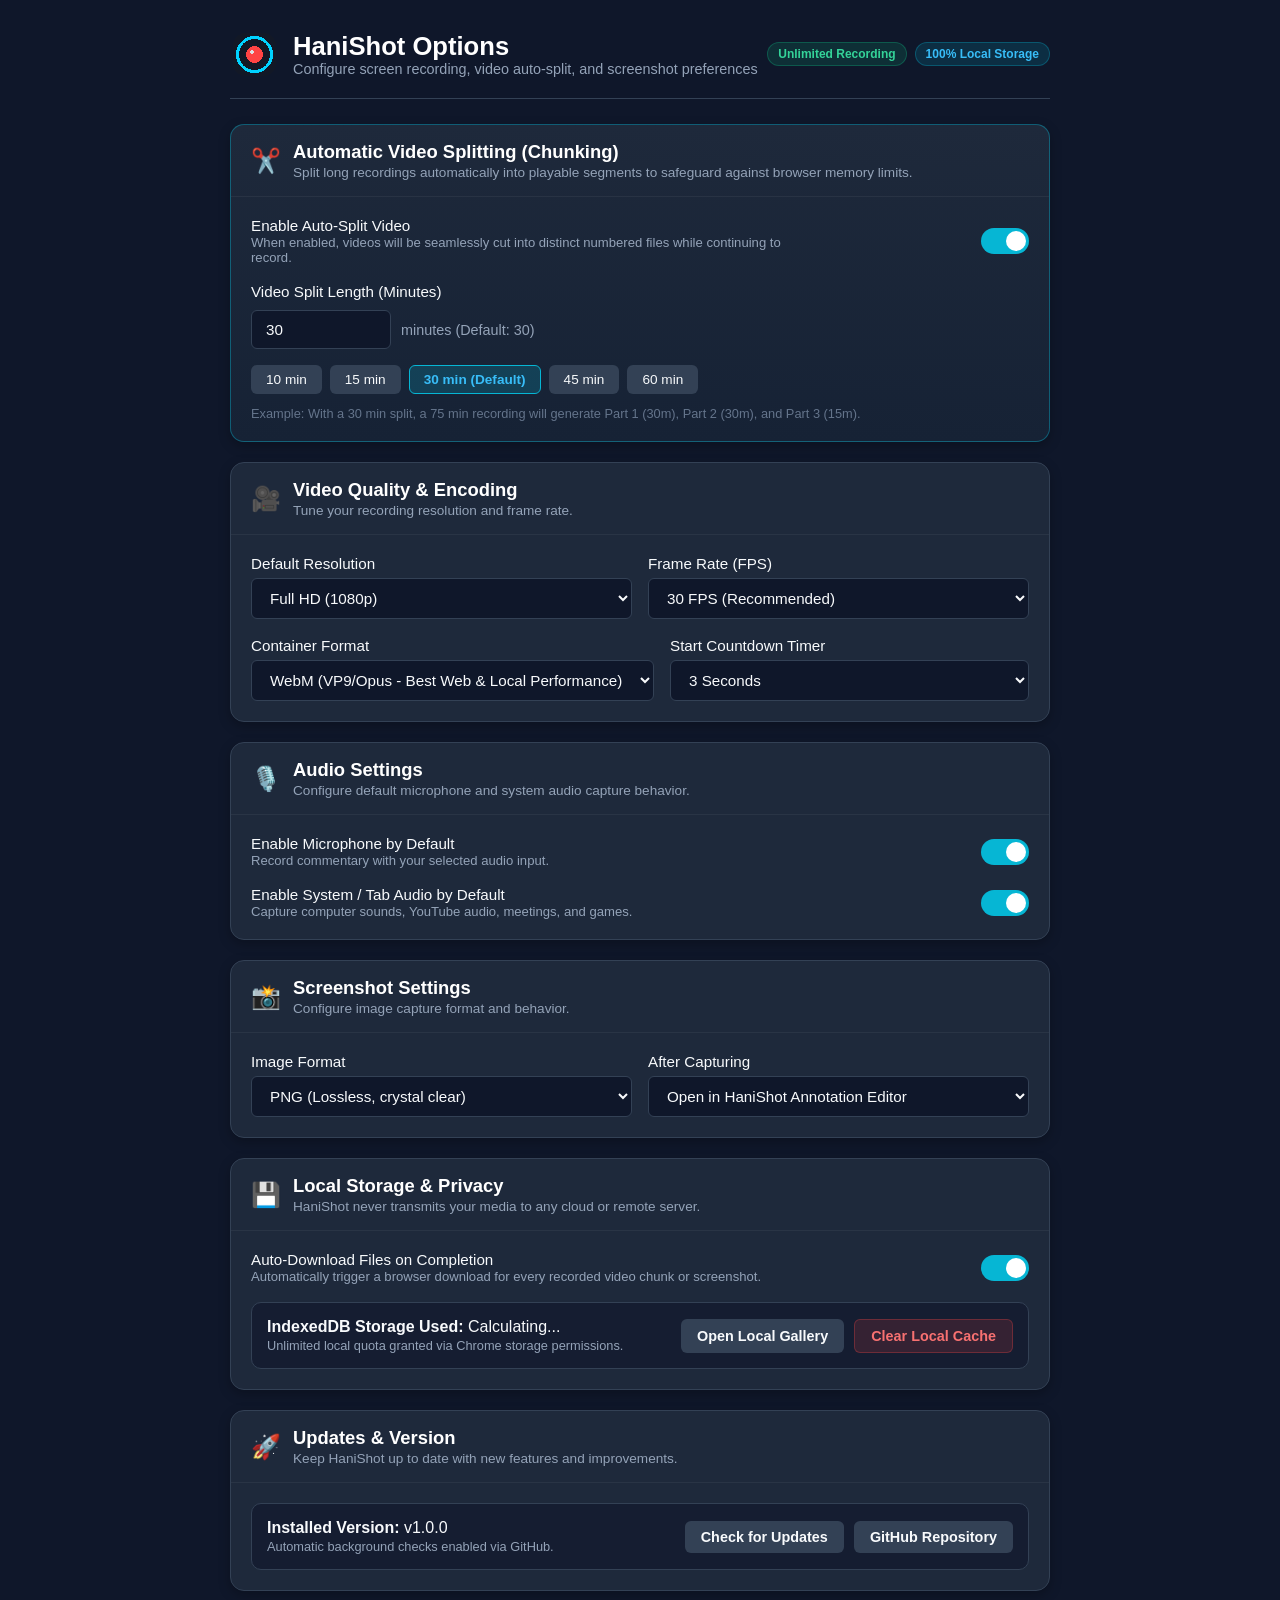
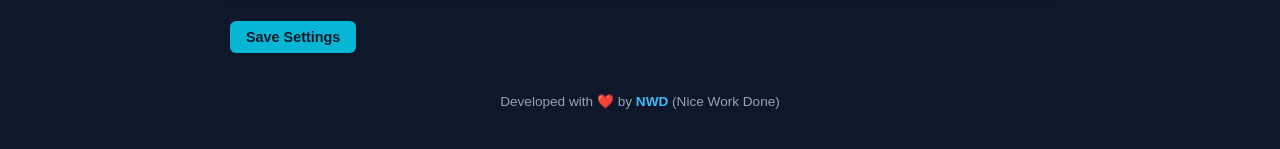
==== options/options.html @ 09ea2827 "initial commit" ====
<!DOCTYPE html>
<html lang="en">
<head>
  <meta charset="UTF-8">
  <title>HaniShot Settings & Options</title>
  <link rel="stylesheet" href="options.css">
</head>
<body>
  <div class="container">
    <header class="page-header">
      <div class="brand">
        <img src="../icons/icon-48.png" alt="HaniShot Logo" class="brand-logo">
        <div class="brand-text">
          <h1>HaniShot Options</h1>
          <p>Configure screen recording, video auto-split, and screenshot preferences</p>
        </div>
      </div>
      <div class="header-badges">
        <span class="badge badge-unlimited">Unlimited Recording</span>
        <span class="badge badge-local">100% Local Storage</span>
      </div>
    </header>

    <main class="content">
      <!-- Section: Video Splitting / Cutting -->
      <section class="card highlight-card">
        <div class="card-header">
          <div class="icon-title">
            <span class="card-icon">✂️</span>
            <div>
              <h2>Automatic Video Splitting (Chunking)</h2>
              <p class="section-desc">Split long recordings automatically into playable segments to safeguard against browser memory limits.</p>
            </div>
          </div>
        </div>
        <div class="card-body">
          <div class="form-group toggle-group">
            <div>
              <label for="enableSplit" class="form-label">Enable Auto-Split Video</label>
              <div class="form-subtext">When enabled, videos will be seamlessly cut into distinct numbered files while continuing to record.</div>
            </div>
            <label class="switch">
              <input type="checkbox" id="enableSplit" checked>
              <span class="slider round"></span>
            </label>
          </div>

          <div class="form-group" id="splitLengthContainer">
            <label for="splitDurationMinutes" class="form-label">Video Split Length (Minutes)</label>
            <div class="split-input-wrapper">
              <input type="number" id="splitDurationMinutes" min="1" max="360" value="30" class="styled-input">
              <span class="input-unit">minutes (Default: 30)</span>
            </div>
            <div class="preset-buttons">
              <button type="button" class="preset-btn" data-minutes="10">10 min</button>
              <button type="button" class="preset-btn" data-minutes="15">15 min</button>
              <button type="button" class="preset-btn active" data-minutes="30">30 min (Default)</button>
              <button type="button" class="preset-btn" data-minutes="45">45 min</button>
              <button type="button" class="preset-btn" data-minutes="60">60 min</button>
            </div>
            <p class="field-hint">Example: With a 30 min split, a 75 min recording will generate Part 1 (30m), Part 2 (30m), and Part 3 (15m).</p>
          </div>
        </div>
      </section>

      <!-- Section: Video Recording Preferences -->
      <section class="card">
        <div class="card-header">
          <div class="icon-title">
            <span class="card-icon">🎥</span>
            <div>
              <h2>Video Quality & Encoding</h2>
              <p class="section-desc">Tune your recording resolution and frame rate.</p>
            </div>
          </div>
        </div>
        <div class="card-body">
          <div class="form-row">
            <div class="form-col">
              <label for="videoResolution" class="form-label">Default Resolution</label>
              <select id="videoResolution" class="styled-select">
                <option value="native">Native / Display Max (Up to 4K)</option>
                <option value="1080p" selected>Full HD (1080p)</option>
                <option value="720p">HD (720p)</option>
              </select>
            </div>
            <div class="form-col">
              <label for="videoFps" class="form-label">Frame Rate (FPS)</label>
              <select id="videoFps" class="styled-select">
                <option value="30" selected>30 FPS (Recommended)</option>
                <option value="60">60 FPS (Ultra Smooth)</option>
              </select>
            </div>
          </div>

          <div class="form-row">
            <div class="form-col">
              <label for="videoFormat" class="form-label">Container Format</label>
              <select id="videoFormat" class="styled-select">
                <option value="webm" selected>WebM (VP9/Opus - Best Web & Local Performance)</option>
                <option value="mp4">MP4 (Where supported by browser encoder)</option>
              </select>
            </div>
            <div class="form-col">
              <label for="countdownSeconds" class="form-label">Start Countdown Timer</label>
              <select id="countdownSeconds" class="styled-select">
                <option value="0">No Countdown</option>
                <option value="3" selected>3 Seconds</option>
                <option value="5">5 Seconds</option>
                <option value="10">10 Seconds</option>
              </select>
            </div>
          </div>
        </div>
      </section>

      <!-- Section: Audio Preferences -->
      <section class="card">
        <div class="card-header">
          <div class="icon-title">
            <span class="card-icon">🎙️</span>
            <div>
              <h2>Audio Settings</h2>
              <p class="section-desc">Configure default microphone and system audio capture behavior.</p>
            </div>
          </div>
        </div>
        <div class="card-body">
          <div class="form-group toggle-group">
            <div>
              <label for="defaultMic" class="form-label">Enable Microphone by Default</label>
              <div class="form-subtext">Record commentary with your selected audio input.</div>
            </div>
            <label class="switch">
              <input type="checkbox" id="defaultMic" checked>
              <span class="slider round"></span>
            </label>
          </div>

          <div class="form-group toggle-group">
            <div>
              <label for="defaultSystemAudio" class="form-label">Enable System / Tab Audio by Default</label>
              <div class="form-subtext">Capture computer sounds, YouTube audio, meetings, and games.</div>
            </div>
            <label class="switch">
              <input type="checkbox" id="defaultSystemAudio" checked>
              <span class="slider round"></span>
            </label>
          </div>
        </div>
      </section>

      <!-- Section: Screenshot Preferences -->
      <section class="card">
        <div class="card-header">
          <div class="icon-title">
            <span class="card-icon">📸</span>
            <div>
              <h2>Screenshot Settings</h2>
              <p class="section-desc">Configure image capture format and behavior.</p>
            </div>
          </div>
        </div>
        <div class="card-body">
          <div class="form-row">
            <div class="form-col">
              <label for="screenshotFormat" class="form-label">Image Format</label>
              <select id="screenshotFormat" class="styled-select">
                <option value="png" selected>PNG (Lossless, crystal clear)</option>
                <option value="jpeg">JPEG (Compressed, smaller size)</option>
              </select>
            </div>
            <div class="form-col">
              <label for="autoOpenEditor" class="form-label">After Capturing</label>
              <select id="autoOpenEditor" class="styled-select">
                <option value="editor" selected>Open in HaniShot Annotation Editor</option>
                <option value="download">Download immediately to disk</option>
                <option value="both">Both (Save & Open Editor)</option>
              </select>
            </div>
          </div>
        </div>
      </section>

      <!-- Section: Storage & Downloads -->
      <section class="card">
        <div class="card-header">
          <div class="icon-title">
            <span class="card-icon">💾</span>
            <div>
              <h2>Local Storage & Privacy</h2>
              <p class="section-desc">HaniShot never transmits your media to any cloud or remote server.</p>
            </div>
          </div>
        </div>
        <div class="card-body">
          <div class="form-group toggle-group">
            <div>
              <label for="autoDownloadVideo" class="form-label">Auto-Download Files on Completion</label>
              <div class="form-subtext">Automatically trigger a browser download for every recorded video chunk or screenshot.</div>
            </div>
            <label class="switch">
              <input type="checkbox" id="autoDownloadVideo" checked>
              <span class="slider round"></span>
            </label>
          </div>

          <div class="storage-info-box">
            <div class="storage-stats">
              <div><strong>IndexedDB Storage Used:</strong> <span id="storageUsed">Calculating...</span></div>
              <div class="sub-stats">Unlimited local quota granted via Chrome storage permissions.</div>
            </div>
            <div class="storage-actions">
              <a href="../gallery/gallery.html" class="btn btn-secondary">Open Local Gallery</a>
              <button type="button" id="clearAllStorageBtn" class="btn btn-danger">Clear Local Cache</button>
            </div>
          </div>
        </div>
      </section>

      <!-- Section: Updates & GitHub -->
      <section class="card">
        <div class="card-header">
          <div class="icon-title">
            <span class="card-icon">🚀</span>
            <div>
              <h2>Updates & Version</h2>
              <p class="section-desc">Keep HaniShot up to date with new features and improvements.</p>
            </div>
          </div>
        </div>
        <div class="card-body">
          <div class="storage-info-box">
            <div class="storage-stats">
              <div><strong>Installed Version:</strong> <span id="currentVersionDisplay">v1.0.0</span></div>
              <div class="sub-stats" id="updateStatusText">Automatic background checks enabled via GitHub.</div>
            </div>
            <div class="storage-actions">
              <button type="button" id="checkUpdateBtn" class="btn btn-secondary">Check for Updates</button>
              <a href="https://github.com/niceworkdone/HaniShot" target="_blank" rel="noopener noreferrer" class="btn btn-secondary">GitHub Repository</a>
            </div>
          </div>
          <div id="updateAlertBox" class="update-alert-box" style="display: none;">
            <div class="alert-icon">✨</div>
            <div class="alert-content">
              <strong id="alertTitle">New Version Available!</strong>
              <p id="alertBody">Update via <code>git pull</code> in your cloned folder, then reload the extension in <code>chrome://extensions</code>.</p>
            </div>
            <a id="alertLink" href="https://github.com/niceworkdone/HaniShot/releases" target="_blank" class="btn btn-primary">View Release</a>
          </div>
        </div>
      </section>

      <div class="save-bar">
        <button type="button" id="saveBtn" class="btn btn-primary">Save Settings</button>
        <span id="saveStatus" class="save-status"></span>
      </div>

      <footer class="options-footer">
        <p>Developed with ❤️ by <a href="https://niceworkdone.com" target="_blank" rel="noopener noreferrer" class="nwd-link">NWD</a> (Nice Work Done)</p>
      </footer>
    </main>
  </div>

  <script type="module" src="options.js"></script>
</body>
</html>
---- options/options.css ----
:root {
  --bg-primary: #0f172a;
  --bg-secondary: #1e293b;
  --bg-tertiary: #334155;
  --text-main: #f8fafc;
  --text-muted: #94a3b8;
  --accent-cyan: #06b6d4;
  --accent-cyan-hover: #0891b2;
  --accent-red: #ef4444;
  --accent-green: #10b981;
  --border-color: #334155;
  --radius-sm: 6px;
  --radius-md: 10px;
  --radius-lg: 14px;
  --transition: all 0.2s ease-in-out;
}

* {
  box-sizing: border-box;
  margin: 0;
  padding: 0;
  font-family: -apple-system, BlinkMacSystemFont, "Segoe UI", Roboto, Helvetica, Arial, sans-serif;
}

body {
  background-color: var(--bg-primary);
  color: var(--text-main);
  padding: 30px 20px;
  min-height: 100vh;
}

.container {
  max-width: 820px;
  margin: 0 auto;
}

.page-header {
  display: flex;
  justify-content: space-between;
  align-items: center;
  margin-bottom: 25px;
  padding-bottom: 20px;
  border-bottom: 1px solid var(--border-color);
}

.brand {
  display: flex;
  align-items: center;
  gap: 15px;
}

.brand-logo {
  width: 48px;
  height: 48px;
  border-radius: var(--radius-sm);
}

.brand-text h1 {
  font-size: 1.6rem;
  font-weight: 700;
  color: #fff;
}

.brand-text p {
  font-size: 0.9rem;
  color: var(--text-muted);
}

.header-badges {
  display: flex;
  gap: 8px;
}

.badge {
  font-size: 0.75rem;
  padding: 4px 10px;
  border-radius: 20px;
  font-weight: 600;
}

.badge-unlimited {
  background: rgba(16, 185, 129, 0.15);
  color: #34d399;
  border: 1px solid rgba(16, 185, 129, 0.3);
}

.badge-local {
  background: rgba(6, 182, 212, 0.15);
  color: #38bdf8;
  border: 1px solid rgba(6, 182, 212, 0.3);
}

.card {
  background: var(--bg-secondary);
  border: 1px solid var(--border-color);
  border-radius: var(--radius-lg);
  margin-bottom: 20px;
  overflow: hidden;
  box-shadow: 0 4px 12px rgba(0, 0, 0, 0.25);
}

.highlight-card {
  border: 1px solid rgba(6, 182, 212, 0.4);
  background: linear-gradient(180deg, #1e293b 0%, #162235 100%);
}

.card-header {
  padding: 16px 20px;
  border-bottom: 1px solid rgba(255, 255, 255, 0.05);
}

.icon-title {
  display: flex;
  align-items: center;
  gap: 12px;
}

.card-icon {
  font-size: 1.5rem;
}

.card-header h2 {
  font-size: 1.15rem;
  font-weight: 600;
  color: #fff;
}

.section-desc {
  font-size: 0.85rem;
  color: var(--text-muted);
  margin-top: 2px;
}

.card-body {
  padding: 20px;
  display: flex;
  flex-direction: column;
  gap: 18px;
}

.form-group {
  display: flex;
  flex-direction: column;
  gap: 6px;
}

.toggle-group {
  flex-direction: row;
  justify-content: space-between;
  align-items: center;
}

.form-label {
  font-size: 0.95rem;
  font-weight: 500;
}

.form-subtext {
  font-size: 0.82rem;
  color: var(--text-muted);
  max-width: 540px;
}

.form-row {
  display: flex;
  gap: 16px;
}

.form-col {
  flex: 1;
  display: flex;
  flex-direction: column;
  gap: 6px;
}

.styled-select, .styled-input {
  background: var(--bg-primary);
  border: 1px solid var(--border-color);
  color: var(--text-main);
  padding: 10px 14px;
  border-radius: var(--radius-sm);
  font-size: 0.95rem;
  outline: none;
  transition: var(--transition);
}

.styled-select:focus, .styled-input:focus {
  border-color: var(--accent-cyan);
  box-shadow: 0 0 0 2px rgba(6, 182, 212, 0.25);
}

.split-input-wrapper {
  display: flex;
  align-items: center;
  gap: 10px;
  margin-top: 4px;
}

.split-input-wrapper input {
  width: 140px;
}

.input-unit {
  color: var(--text-muted);
  font-size: 0.9rem;
}

.preset-buttons {
  display: flex;
  gap: 8px;
  margin-top: 10px;
  flex-wrap: wrap;
}

.preset-btn {
  background: var(--bg-tertiary);
  border: 1px solid transparent;
  color: var(--text-main);
  padding: 6px 14px;
  border-radius: var(--radius-sm);
  font-size: 0.85rem;
  cursor: pointer;
  transition: var(--transition);
}

.preset-btn:hover {
  background: #475569;
}

.preset-btn.active {
  background: rgba(6, 182, 212, 0.2);
  border-color: var(--accent-cyan);
  color: #38bdf8;
  font-weight: 600;
}

.field-hint {
  font-size: 0.8rem;
  color: #64748b;
  margin-top: 6px;
}

/* Toggle Switch */
.switch {
  position: relative;
  display: inline-block;
  width: 48px;
  height: 26px;
  flex-shrink: 0;
}

.switch input {
  opacity: 0;
  width: 0;
  height: 0;
}

.slider {
  position: absolute;
  cursor: pointer;
  top: 0; left: 0; right: 0; bottom: 0;
  background-color: var(--bg-tertiary);
  transition: var(--transition);
}

.slider:before {
  position: absolute;
  content: "";
  height: 20px;
  width: 20px;
  left: 3px;
  bottom: 3px;
  background-color: white;
  transition: var(--transition);
}

input:checked + .slider {
  background-color: var(--accent-cyan);
}

input:checked + .slider:before {
  transform: translateX(22px);
}

.slider.round {
  border-radius: 34px;
}

.slider.round:before {
  border-radius: 50%;
}

.storage-info-box {
  background: rgba(15, 23, 42, 0.6);
  border: 1px solid var(--border-color);
  padding: 15px;
  border-radius: var(--radius-md);
  display: flex;
  justify-content: space-between;
  align-items: center;
  flex-wrap: wrap;
  gap: 15px;
}

.storage-stats .sub-stats {
  font-size: 0.8rem;
  color: var(--text-muted);
  margin-top: 2px;
}

.storage-actions {
  display: flex;
  gap: 10px;
}

.btn {
  padding: 8px 16px;
  border-radius: var(--radius-sm);
  font-size: 0.9rem;
  font-weight: 600;
  cursor: pointer;
  text-decoration: none;
  display: inline-flex;
  align-items: center;
  justify-content: center;
  transition: var(--transition);
  border: none;
}

.btn-primary {
  background: var(--accent-cyan);
  color: #0f172a;
}

.btn-primary:hover {
  background: var(--accent-cyan-hover);
}

.btn-secondary {
  background: var(--bg-tertiary);
  color: var(--text-main);
}

.btn-secondary:hover {
  background: #475569;
}

.btn-danger {
  background: rgba(239, 68, 68, 0.15);
  color: #f87171;
  border: 1px solid rgba(239, 68, 68, 0.3);
}

.btn-danger:hover {
  background: rgba(239, 68, 68, 0.3);
}

.save-bar {
  display: flex;
  align-items: center;
  gap: 15px;
  margin-top: 10px;
  padding: 10px 0;
}

.save-status {
  font-size: 0.9rem;
  color: var(--accent-green);
  opacity: 0;
  transition: opacity 0.3s ease;
}

.update-alert-box {
  background: linear-gradient(135deg, rgba(16, 185, 129, 0.15) 0%, rgba(6, 182, 212, 0.15) 100%);
  border: 1px solid rgba(16, 185, 129, 0.4);
  border-radius: var(--radius-md);
  padding: 14px 18px;
  display: flex;
  align-items: center;
  gap: 14px;
}

.alert-icon {
  font-size: 1.5rem;
}

.alert-content {
  flex: 1;
}

.alert-content strong {
  color: #34d399;
  font-size: 0.95rem;
  display: block;
  margin-bottom: 3px;
}

.alert-content p {
  color: var(--text-muted);
  font-size: 0.85rem;
}

.alert-content code {
  background: rgba(0, 0, 0, 0.4);
  padding: 2px 5px;
  border-radius: 4px;
  color: #38bdf8;
}

.options-footer {
  text-align: center;
  padding: 30px 0 10px 0;
  color: var(--text-muted);
  font-size: 0.85rem;
}

.nwd-link {
  color: #38bdf8;
  text-decoration: none;
  font-weight: 600;
}

.nwd-link:hover {
  text-decoration: underline;
}

.save-status.show {
  opacity: 1;
}
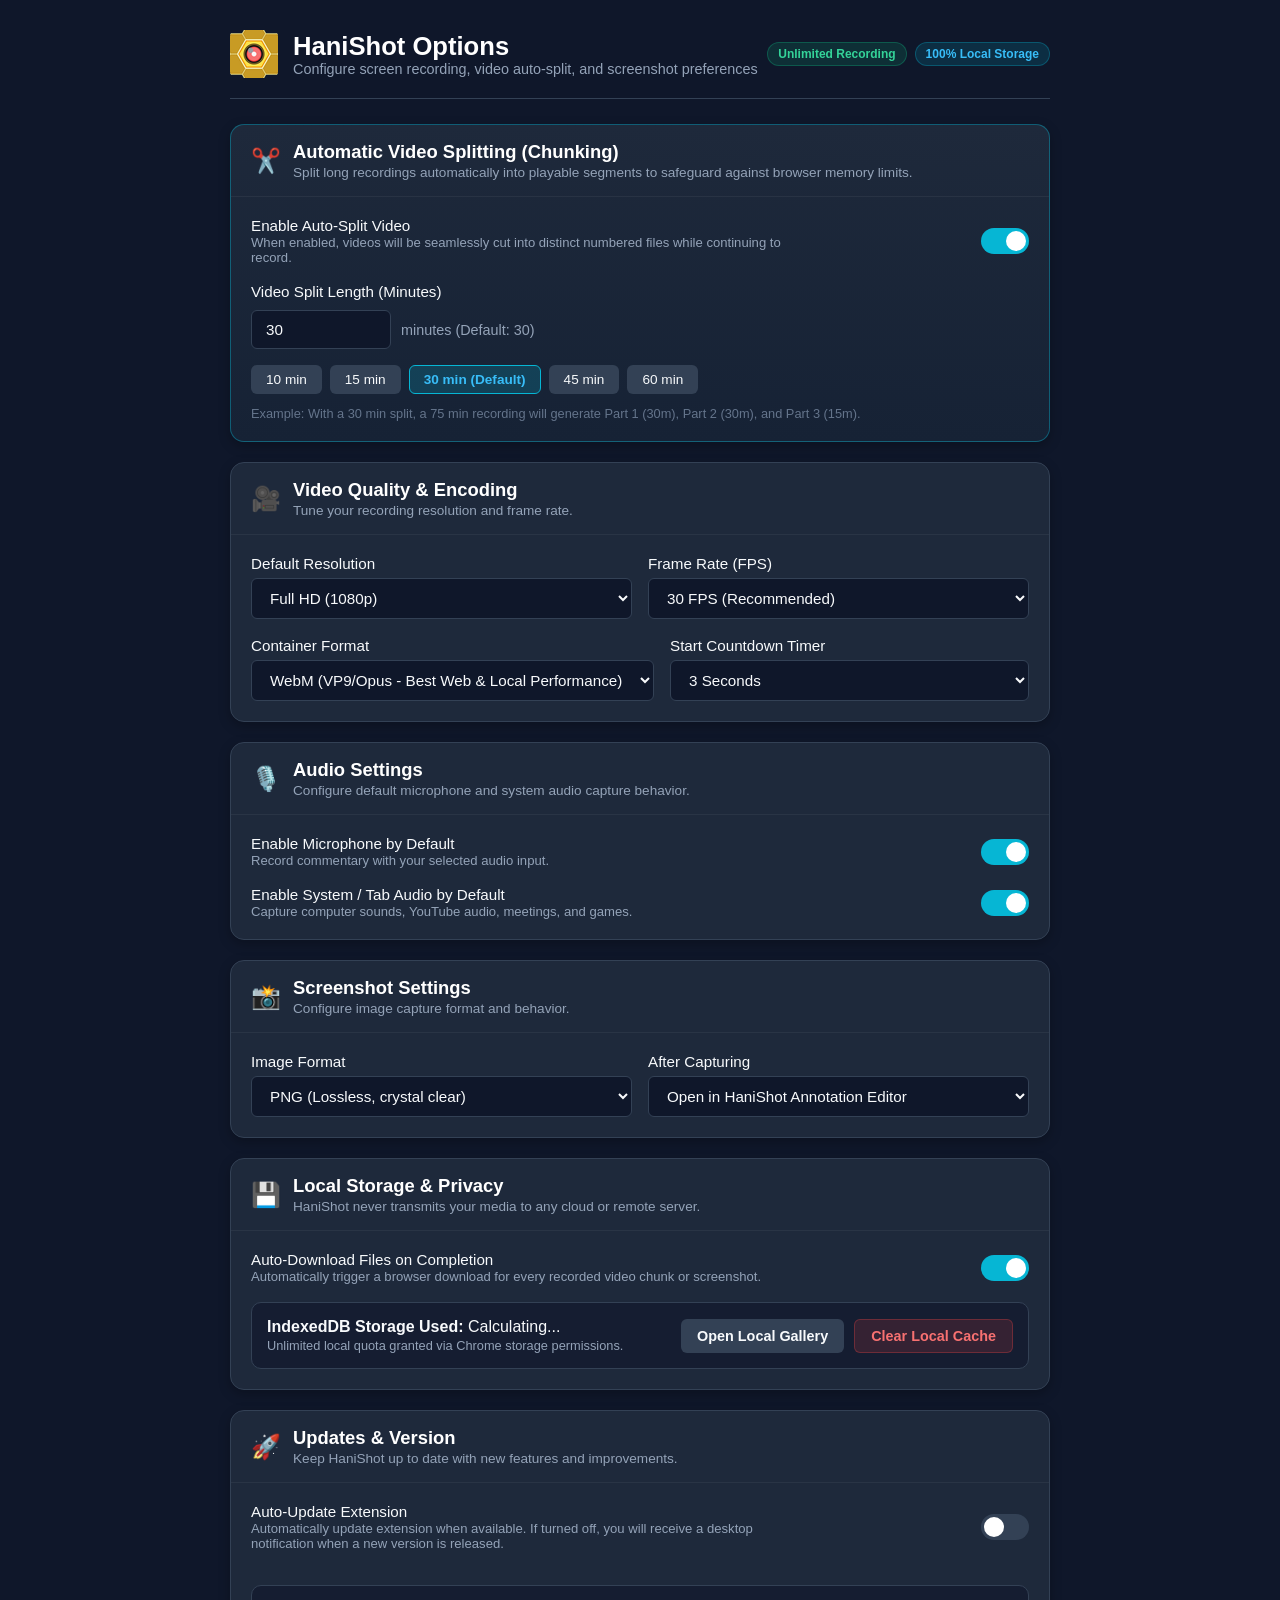
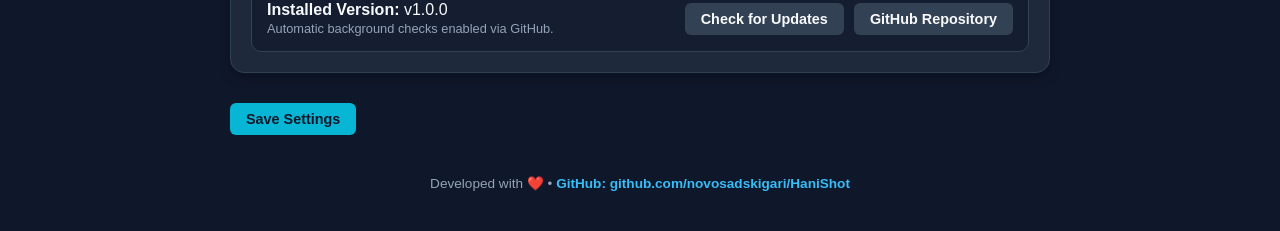
==== commit 2ac13afd: "v.1.0.1 various bug fixes and improvements" ====
--- a/options/options.html
+++ b/options/options.html
@@ -230,6 +230,17 @@
           </div>
         </div>
         <div class="card-body">
+          <div class="form-group toggle-group" style="margin-bottom: 16px;">
+            <div>
+              <label for="autoUpdateEnabled" class="form-label">Auto-Update Extension</label>
+              <div class="form-subtext">Automatically update extension when available. If turned off, you will receive a desktop notification when a new version is released.</div>
+            </div>
+            <label class="switch">
+              <input type="checkbox" id="autoUpdateEnabled">
+              <span class="slider round"></span>
+            </label>
+          </div>
+
           <div class="storage-info-box">
             <div class="storage-stats">
               <div><strong>Installed Version:</strong> <span id="currentVersionDisplay">v1.0.0</span></div>
@@ -237,7 +248,7 @@
             </div>
             <div class="storage-actions">
               <button type="button" id="checkUpdateBtn" class="btn btn-secondary">Check for Updates</button>
-              <a href="https://github.com/niceworkdone/HaniShot" target="_blank" rel="noopener noreferrer" class="btn btn-secondary">GitHub Repository</a>
+              <a href="https://github.com/novosadskigari/HaniShot" target="_blank" rel="noopener noreferrer" class="btn btn-secondary">GitHub Repository</a>
             </div>
           </div>
           <div id="updateAlertBox" class="update-alert-box" style="display: none;">
@@ -246,7 +257,7 @@
               <strong id="alertTitle">New Version Available!</strong>
               <p id="alertBody">Update via <code>git pull</code> in your cloned folder, then reload the extension in <code>chrome://extensions</code>.</p>
             </div>
-            <a id="alertLink" href="https://github.com/niceworkdone/HaniShot/releases" target="_blank" class="btn btn-primary">View Release</a>
+            <a id="alertLink" href="https://github.com/novosadskigari/HaniShot/releases" target="_blank" class="btn btn-primary">View Release</a>
           </div>
         </div>
       </section>
@@ -257,7 +268,7 @@
       </div>
 
       <footer class="options-footer">
-        <p>Developed with ❤️ by <a href="https://niceworkdone.com" target="_blank" rel="noopener noreferrer" class="nwd-link">NWD</a> (Nice Work Done)</p>
+        <p>Developed with ❤️ • <a href="https://github.com/novosadskigari/HaniShot" target="_blank" rel="noopener noreferrer" class="nwd-link">GitHub: github.com/novosadskigari/HaniShot</a></p>
       </footer>
     </main>
   </div>
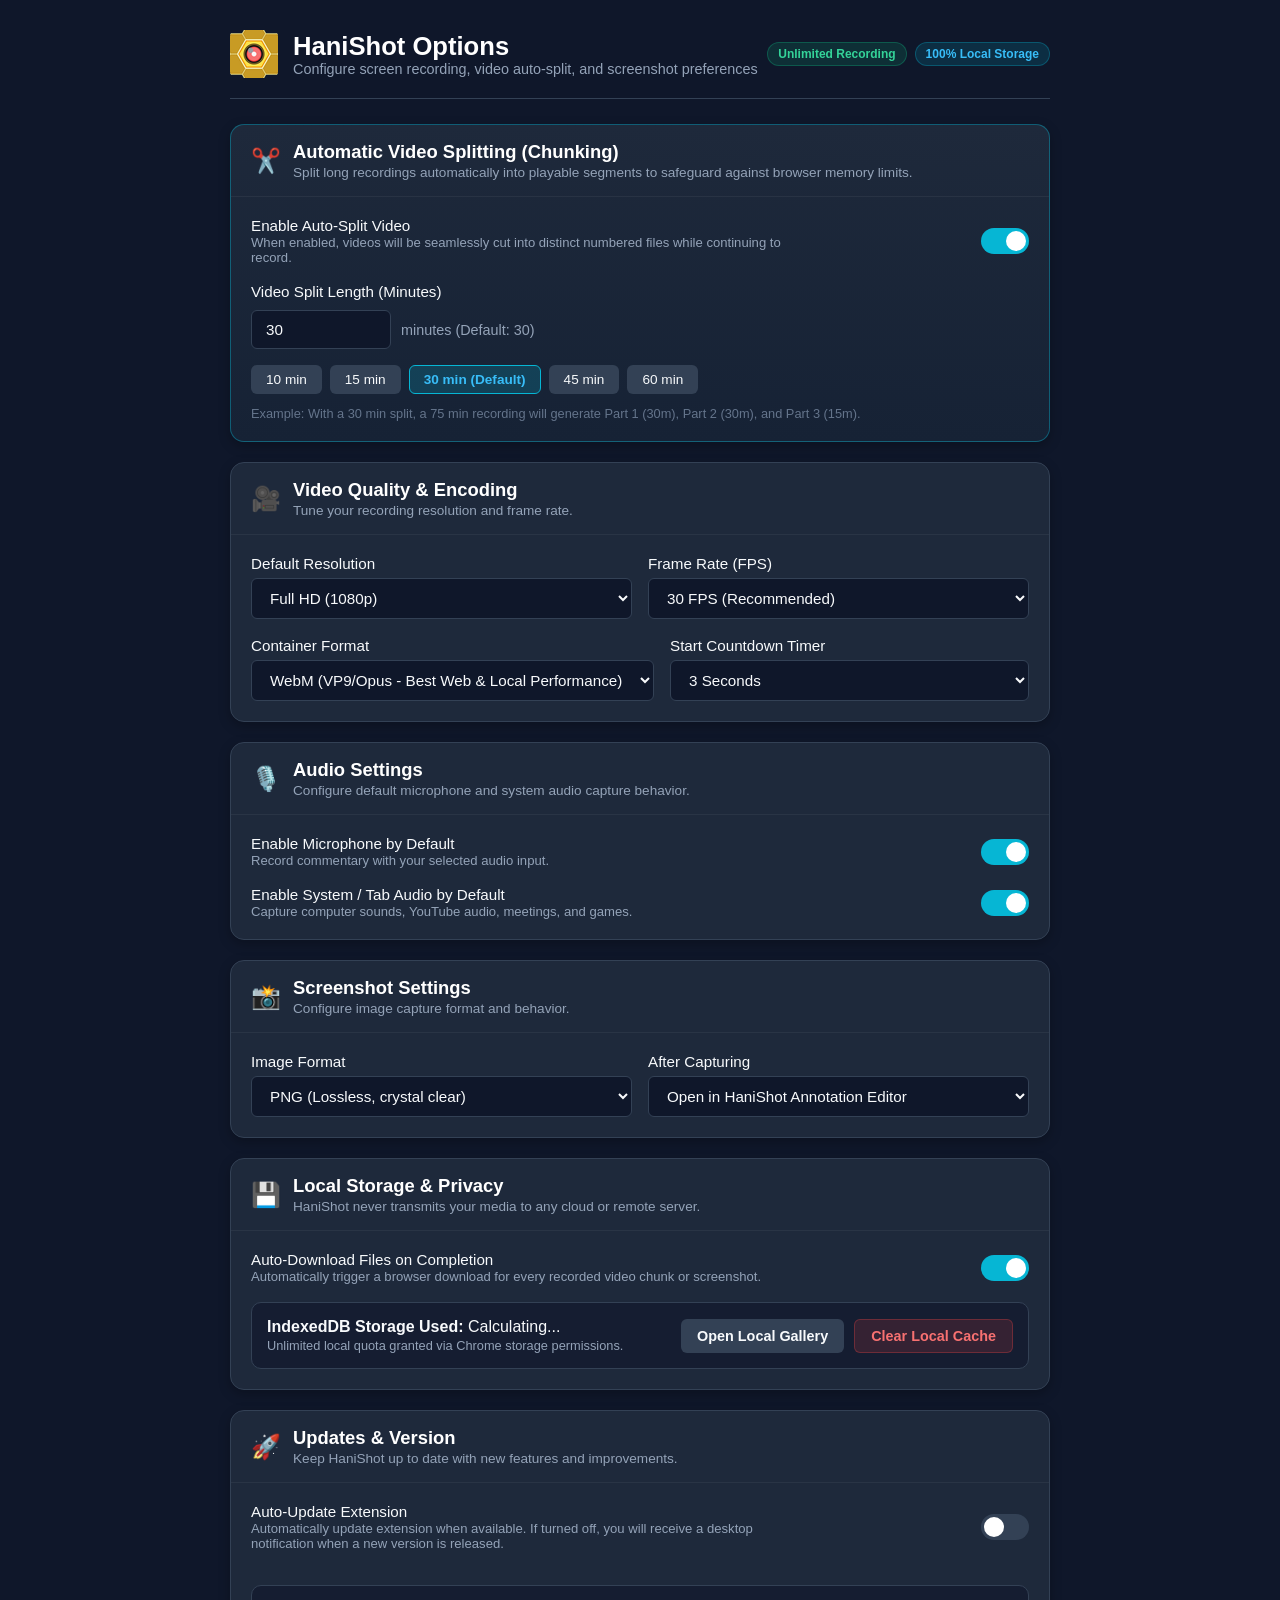
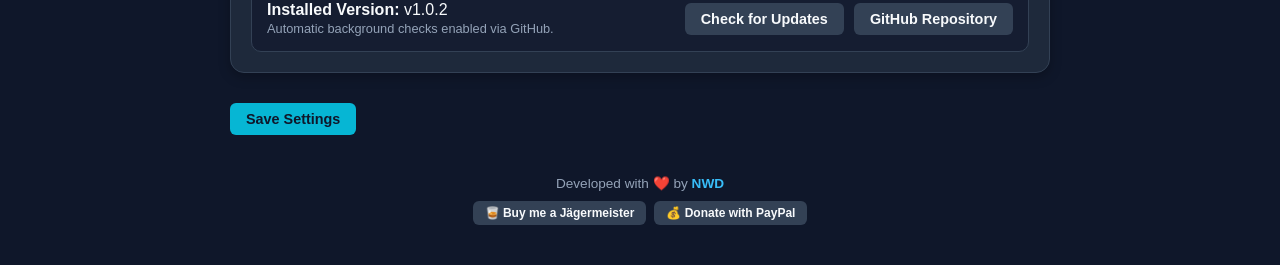
==== commit a9ffc2f7: "v.1.0.2 various bug fixes" ====
--- a/options/options.html
+++ b/options/options.html
@@ -243,7 +243,7 @@
 
           <div class="storage-info-box">
             <div class="storage-stats">
-              <div><strong>Installed Version:</strong> <span id="currentVersionDisplay">v1.0.0</span></div>
+              <div><strong>Installed Version:</strong> <span id="currentVersionDisplay">v1.0.2</span></div>
               <div class="sub-stats" id="updateStatusText">Automatic background checks enabled via GitHub.</div>
             </div>
             <div class="storage-actions">
@@ -268,7 +268,11 @@
       </div>
 
       <footer class="options-footer">
-        <p>Developed with ❤️ • <a href="https://github.com/novosadskigari/HaniShot" target="_blank" rel="noopener noreferrer" class="nwd-link">GitHub: github.com/novosadskigari/HaniShot</a></p>
+        <p>Developed with ❤️ by <a href="https://github.com/novosadskigari/HaniShot" target="_blank" rel="noopener noreferrer" class="nwd-link">NWD</a></p>
+        <div class="donate-row" style="margin-top: 10px; display: flex; justify-content: center; gap: 8px;">
+          <a href="https://coff.ee/damirbodor" target="_blank" rel="noopener noreferrer" class="btn btn-secondary" style="font-size: 12px; padding: 5px 12px; text-decoration: none;">🥃 Buy me a Jägermeister</a>
+          <a href="http://paypal.me/damirnwd" target="_blank" rel="noopener noreferrer" class="btn btn-secondary" style="font-size: 12px; padding: 5px 12px; text-decoration: none;">💰 Donate with PayPal</a>
+        </div>
       </footer>
     </main>
   </div>
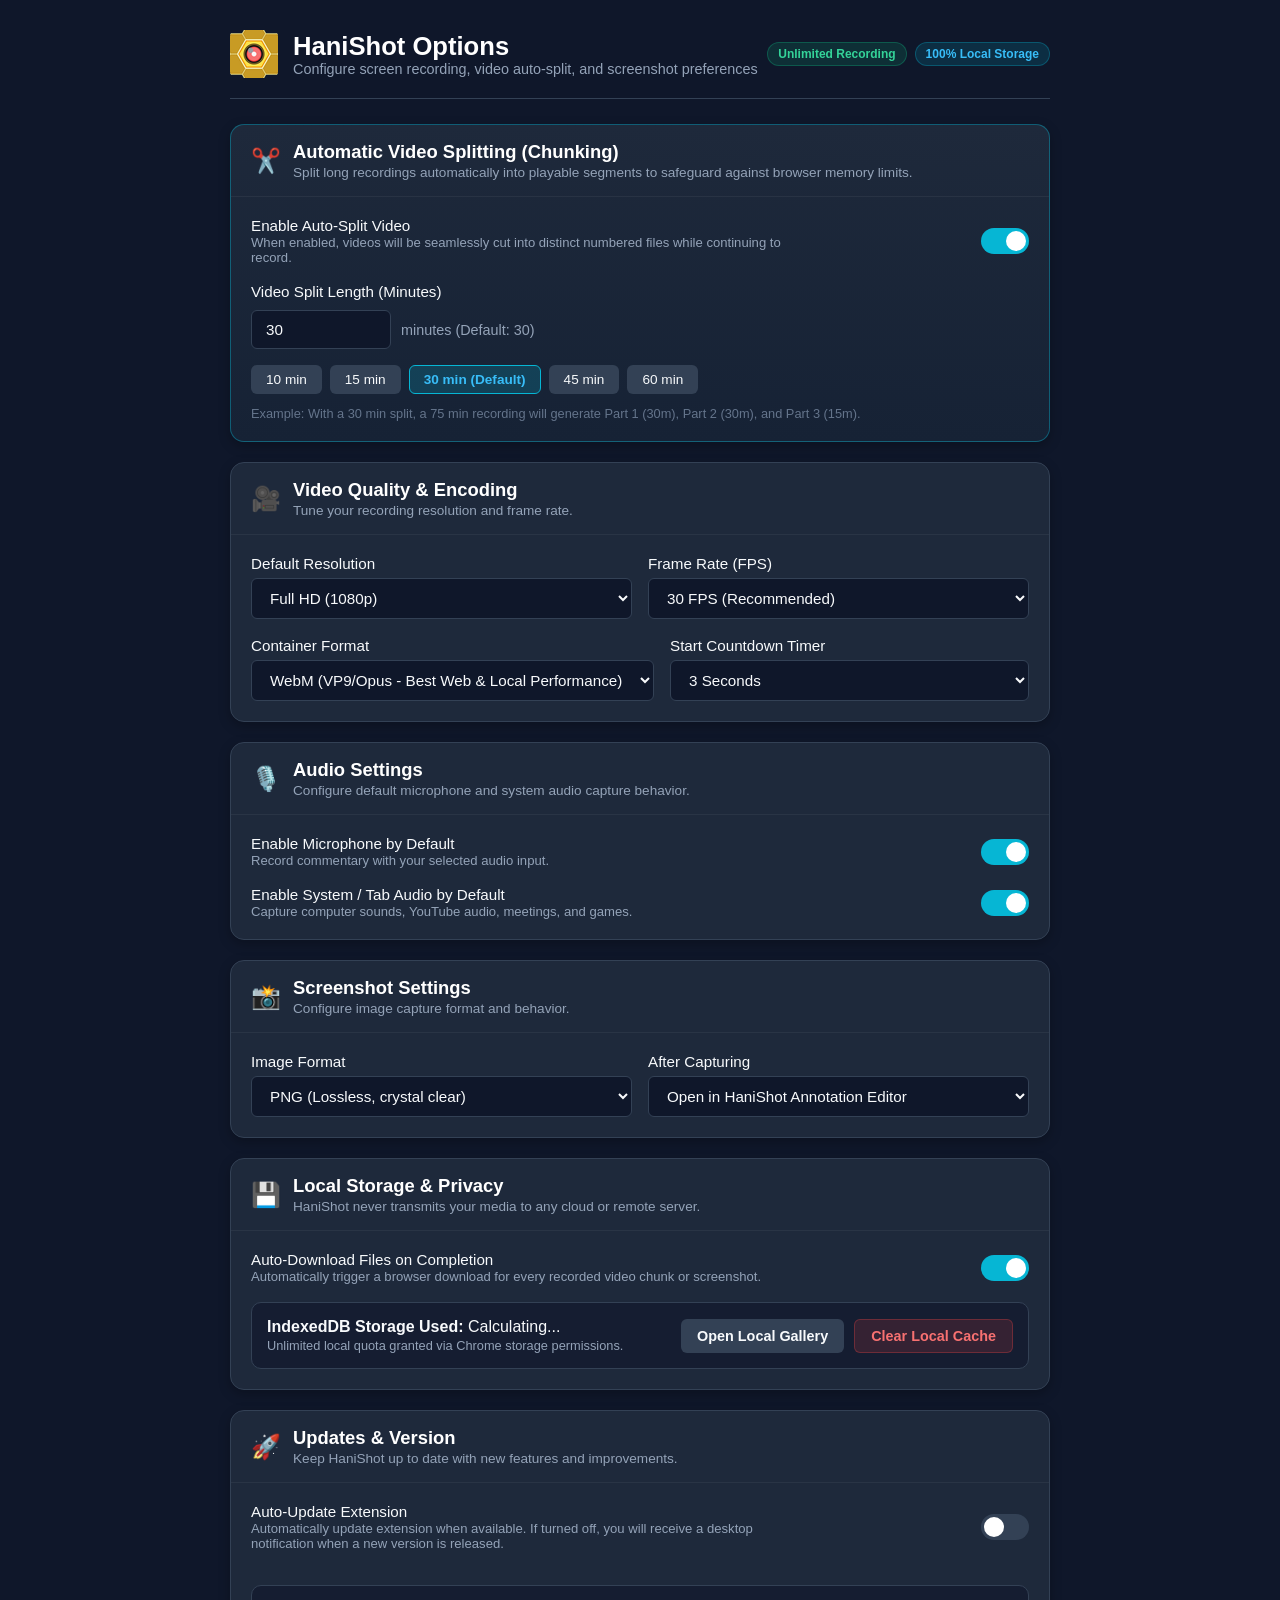
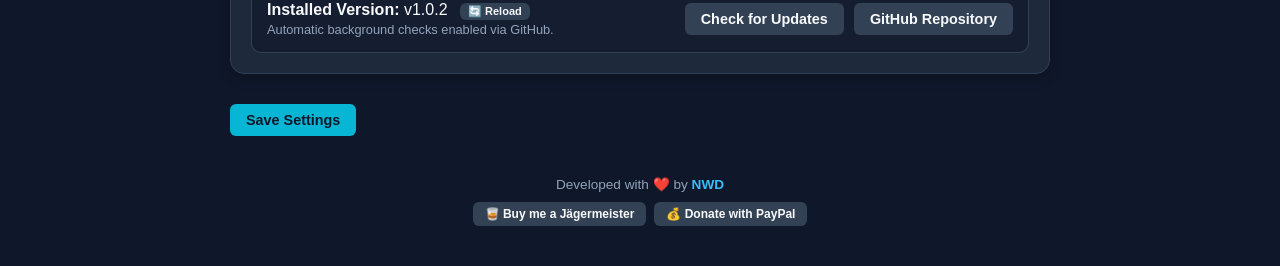
==== commit 4264b1cb: "v1.0.2: update version.json downloadUrl and add extension reload button in options" ====
--- a/options/options.html
+++ b/options/options.html
@@ -243,7 +243,7 @@
 
           <div class="storage-info-box">
             <div class="storage-stats">
-              <div><strong>Installed Version:</strong> <span id="currentVersionDisplay">v1.0.2</span></div>
+              <div><strong>Installed Version:</strong> <span id="currentVersionDisplay">v1.0.2</span> <button type="button" id="reloadExtensionBtn" class="btn btn-secondary" style="font-size: 11px; padding: 2px 8px; margin-left: 8px;" title="Reload extension from disk">🔄 Reload</button></div>
               <div class="sub-stats" id="updateStatusText">Automatic background checks enabled via GitHub.</div>
             </div>
             <div class="storage-actions">
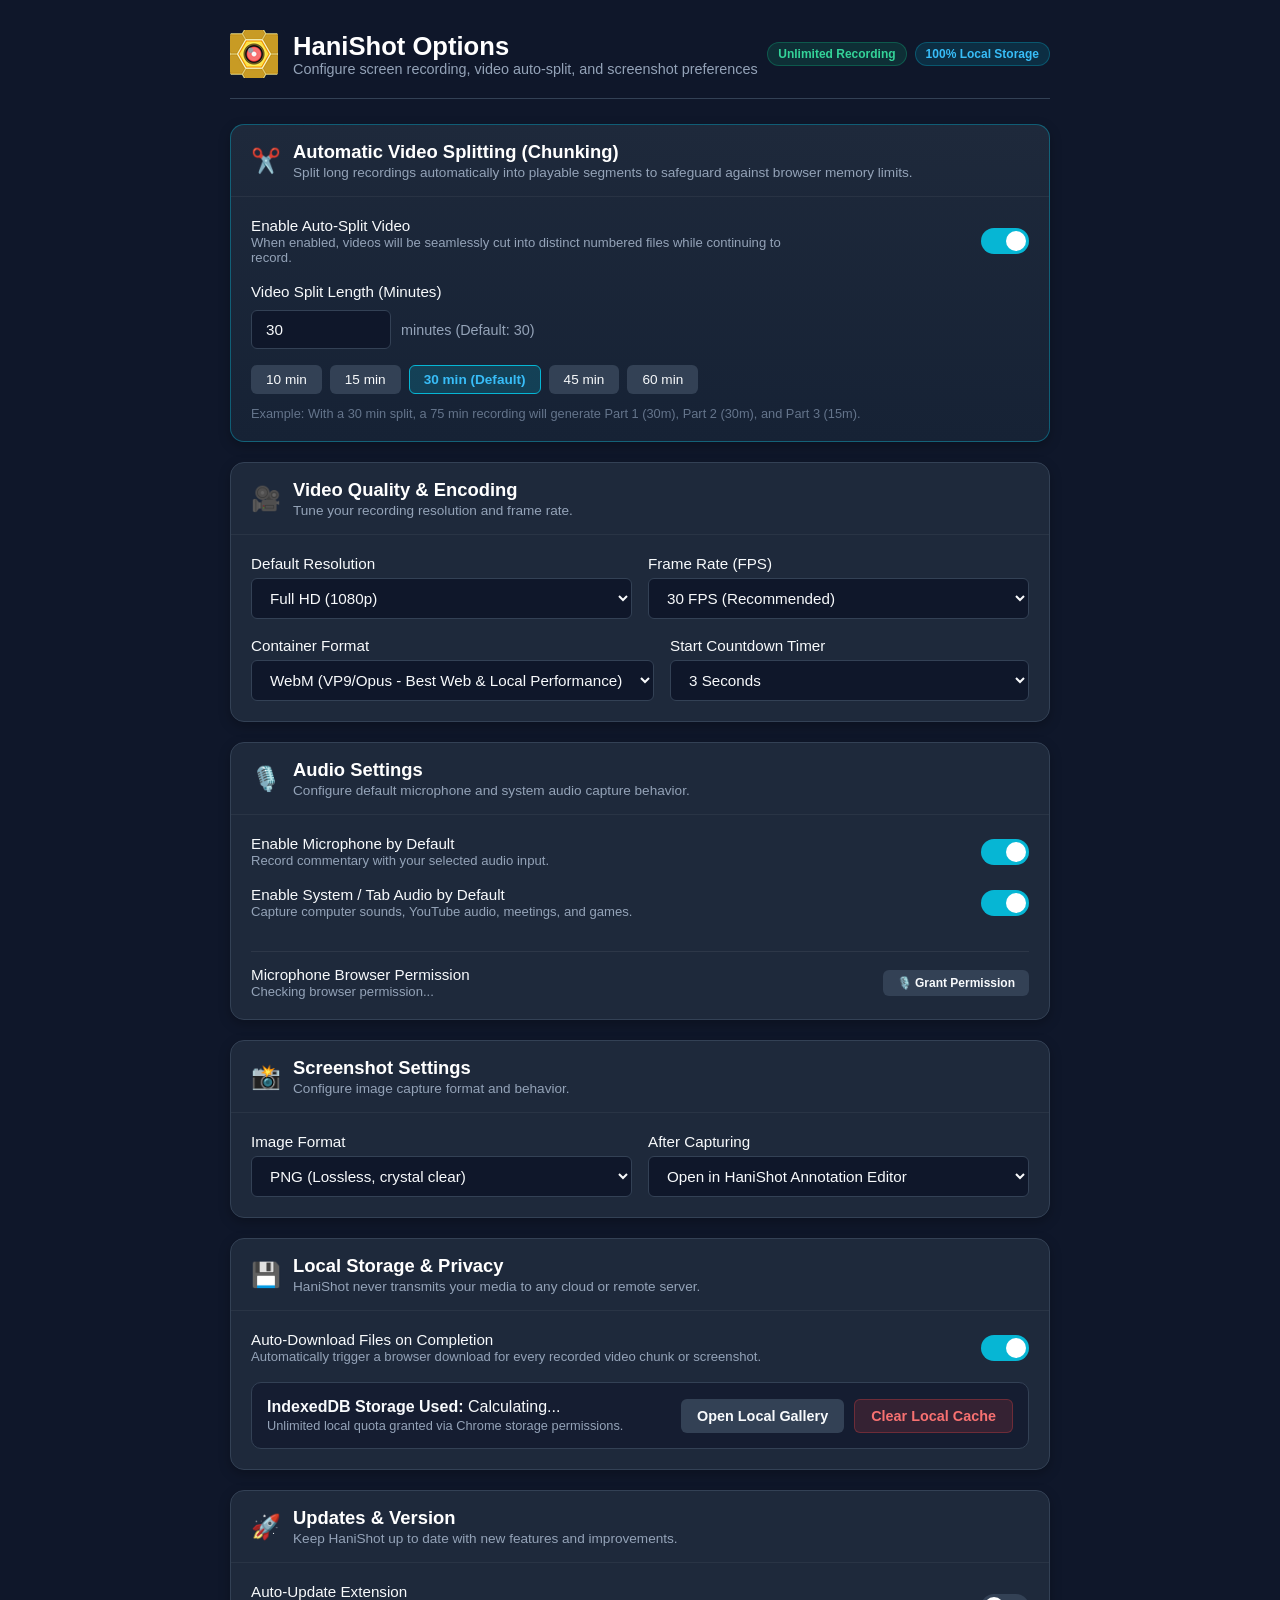
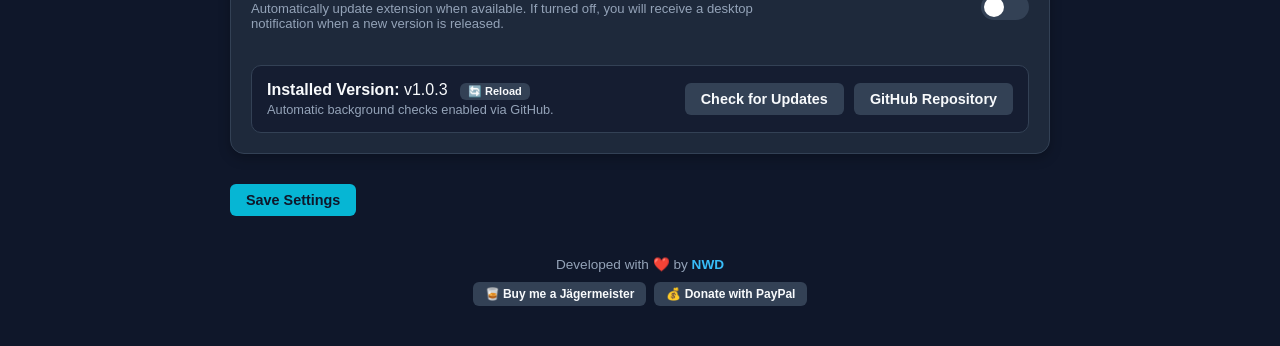
==== commit 27ecf23d: "Fix microphone permission flow with dedicated tab and AudioContext resume (v1.0.3)" ====
--- a/options/options.html
+++ b/options/options.html
@@ -147,6 +147,14 @@
               <span class="slider round"></span>
             </label>
           </div>
+
+          <div class="form-group toggle-group" style="margin-top: 14px; padding-top: 14px; border-top: 1px solid #2d3748;">
+            <div>
+              <label class="form-label">Microphone Browser Permission</label>
+              <div class="form-subtext" id="micPermStatusText">Checking browser permission...</div>
+            </div>
+            <button type="button" id="grantMicOptionBtn" class="btn btn-secondary" style="font-size: 12px; padding: 6px 14px; min-width: 140px;">🎙️ Grant Permission</button>
+          </div>
         </div>
       </section>
 
@@ -243,7 +251,7 @@
 
           <div class="storage-info-box">
             <div class="storage-stats">
-              <div><strong>Installed Version:</strong> <span id="currentVersionDisplay">v1.0.2</span> <button type="button" id="reloadExtensionBtn" class="btn btn-secondary" style="font-size: 11px; padding: 2px 8px; margin-left: 8px;" title="Reload extension from disk">🔄 Reload</button></div>
+              <div><strong>Installed Version:</strong> <span id="currentVersionDisplay">v1.0.3</span> <button type="button" id="reloadExtensionBtn" class="btn btn-secondary" style="font-size: 11px; padding: 2px 8px; margin-left: 8px;" title="Reload extension from disk">🔄 Reload</button></div>
               <div class="sub-stats" id="updateStatusText">Automatic background checks enabled via GitHub.</div>
             </div>
             <div class="storage-actions">
